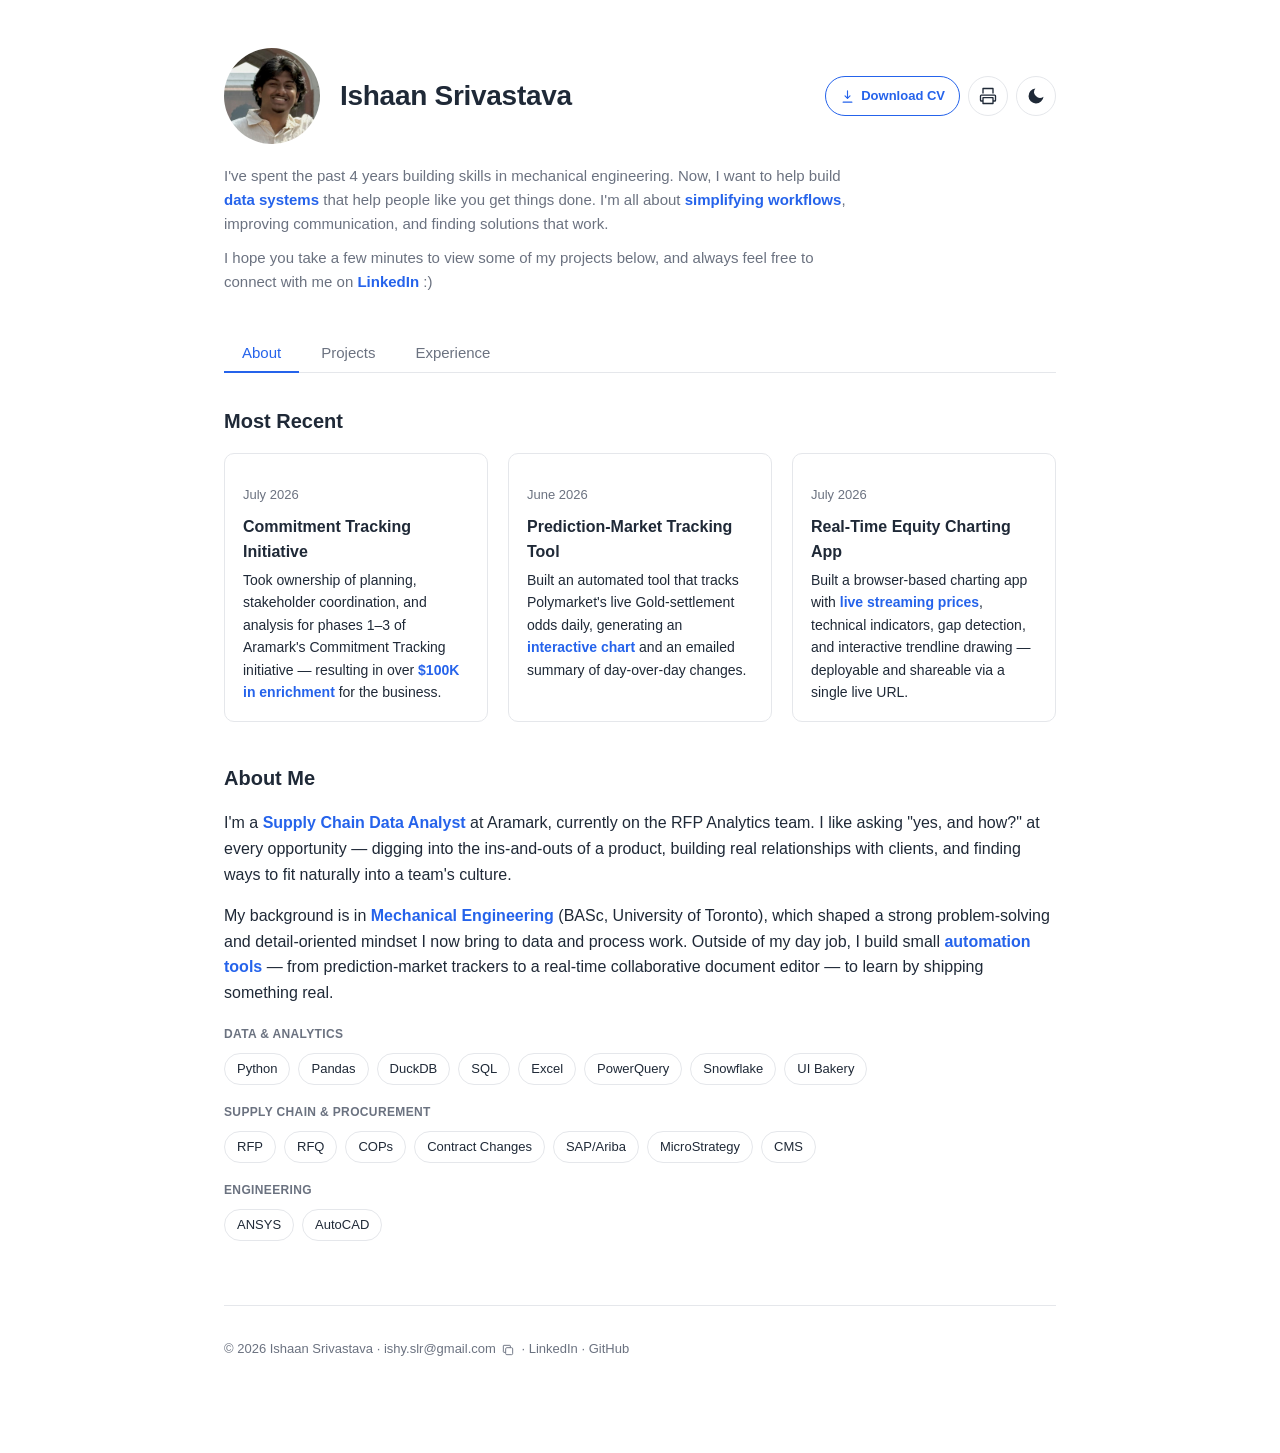
==== index.html @ 0de66b9d "Initial commit: website V7 Two improvements over V6: 1. "Download CV" pill button in the header (all" ====
<!DOCTYPE html>
<html lang="en">
<head>
  <meta charset="UTF-8" />
  <meta name="viewport" content="width=device-width, initial-scale=1.0" />
  <title>Ishaan Srivastava — Portfolio</title>
  <meta name="description" content="Portfolio of Ishaan Srivastava, a Supply Chain Data Analyst at Aramark with a Mechanical Engineering background, building automation tools and AI-assisted side projects." />
  <meta property="og:type" content="website" />
  <meta property="og:title" content="Ishaan Srivastava — Portfolio" />
  <meta property="og:description" content="Portfolio of Ishaan Srivastava, a Supply Chain Data Analyst at Aramark with a Mechanical Engineering background, building automation tools and AI-assisted side projects." />
  <meta property="og:image" content="https://ishaansrivastava1.github.io/website-v7/avatar.jpg" />
  <meta property="og:image:alt" content="Photo of Ishaan Srivastava" />
  <meta name="twitter:card" content="summary_large_image" />
  <meta name="twitter:title" content="Ishaan Srivastava — Portfolio" />
  <meta name="twitter:description" content="Portfolio of Ishaan Srivastava, a Supply Chain Data Analyst at Aramark with a Mechanical Engineering background, building automation tools and AI-assisted side projects." />
  <meta name="twitter:image" content="https://ishaansrivastava1.github.io/website-v7/avatar.jpg" />
  <link rel="icon" type="image/png" href="favicon.png" />
  <link rel="apple-touch-icon" href="favicon.png" />
  <link rel="stylesheet" href="styles.css" />
</head>
<body>
  <div class="page">
    <header class="header">
      <div class="header-top">
        <div class="avatar">
          <img src="avatar.jpg" alt="Photo of Ishaan Srivastava" width="96" height="96" />
        </div>
        <div class="header-text">
          <h1>Ishaan Srivastava</h1>
        </div>
        <div class="header-actions">
          <a
            class="cv-download"
            href="Ishaan-Srivastava-CV.pdf"
            download
            aria-label="Download CV as PDF"
            title="Download CV (PDF)"
          >
            <svg viewBox="0 0 24 24" fill="none" xmlns="http://www.w3.org/2000/svg" aria-hidden="true">
              <path d="M12 3v12m0 0l-4-4m4 4l4-4M5 21h14" stroke="currentColor" stroke-width="1.8" stroke-linecap="round" stroke-linejoin="round" />
            </svg>
            <span class="cv-label">Download CV</span>
          </a>
          <button
            id="print-button"
            class="icon-button"
            type="button"
            aria-label="Print or save as PDF"
            title="Print or save as PDF"
          >
            <svg viewBox="0 0 24 24" fill="none" xmlns="http://www.w3.org/2000/svg" aria-hidden="true">
              <path d="M6 9V3h12v6M6 18H4a1 1 0 0 1-1-1v-5a1 1 0 0 1 1-1h16a1 1 0 0 1 1 1v5a1 1 0 0 1-1 1h-2M6 14h12v7H6z" stroke="currentColor" stroke-width="1.6" stroke-linejoin="round" />
            </svg>
          </button>
          <button
            id="theme-toggle"
            class="icon-button"
            type="button"
            aria-label="Switch to dark mode"
            title="Switch to dark mode"
          >
            <svg class="icon-moon" viewBox="0 0 24 24" fill="none" xmlns="http://www.w3.org/2000/svg" aria-hidden="true">
              <path d="M21 12.79A9 9 0 1 1 11.21 3 7 7 0 0 0 21 12.79z" fill="currentColor" />
            </svg>
            <svg class="icon-sun" viewBox="0 0 24 24" fill="none" xmlns="http://www.w3.org/2000/svg" aria-hidden="true" hidden>
              <circle cx="12" cy="12" r="4" fill="currentColor" />
              <path d="M12 2v2M12 20v2M4 12H2M22 12h-2M5 5l1.5 1.5M17.5 17.5L19 19M5 19l1.5-1.5M17.5 6.5L19 5" stroke="currentColor" stroke-width="2" stroke-linecap="round" />
            </svg>
          </button>
        </div>
      </div>
      <div class="header-bio">
        <p>
          I've spent the past 4 years building skills in mechanical engineering. Now, I want to help
          build <span class="highlight">data systems</span> that help people like you get things done.
          I'm all about <span class="highlight">simplifying workflows</span>, improving communication,
          and finding solutions that work.
        </p>
        <p>
          I hope you take a few minutes to view some of my projects below, and always feel free to
          connect with me on
          <a href="https://www.linkedin.com/in/ishaan-srivastava-78034918b/" target="_blank" rel="noopener noreferrer">LinkedIn</a> :)
        </p>
      </div>
    </header>

    <nav class="tabs" role="tablist">
      <button class="tab-btn active" data-tab="about" role="tab" aria-selected="true">About</button>
      <button class="tab-btn" data-tab="projects" role="tab" aria-selected="false">Projects</button>
      <button class="tab-btn" data-tab="experience" role="tab" aria-selected="false">Experience</button>
    </nav>

    <main class="content">
      <section id="about" class="tab-panel" role="tabpanel">
        <h2>Most Recent</h2>
        <div class="card-grid">
          <article class="card">
            <p class="caption">July 2026</p>
            <h3>Commitment Tracking Initiative</h3>
            <p>Took ownership of planning, stakeholder coordination, and analysis for phases 1–3 of Aramark's Commitment Tracking initiative — resulting in over <span class="highlight">$100K in enrichment</span> for the business.</p>
          </article>
          <article class="card">
            <p class="caption">June 2026</p>
            <h3>Prediction-Market Tracking Tool</h3>
            <p>Built an automated tool that tracks Polymarket's live Gold-settlement odds daily, generating an <span class="highlight">interactive chart</span> and an emailed summary of day-over-day changes.</p>
          </article>
          <article class="card">
            <p class="caption">July 2026</p>
            <h3>Real-Time Equity Charting App</h3>
            <p>Built a browser-based charting app with <span class="highlight">live streaming prices</span>, technical indicators, gap detection, and interactive trendline drawing — deployable and shareable via a single live URL.</p>
          </article>
        </div>

        <h2>About Me</h2>
        <p>
          I'm a <span class="highlight">Supply Chain Data Analyst</span> at Aramark, currently on the RFP
          Analytics team. I like asking "yes, and how?" at every opportunity — digging into the
          ins-and-outs of a product, building real relationships with clients, and finding ways to fit
          naturally into a team's culture.
        </p>
        <p>
          My background is in <span class="highlight">Mechanical Engineering</span> (BASc, University of
          Toronto), which shaped a strong problem-solving and detail-oriented mindset I now bring to data
          and process work. Outside of my day job, I build small <span class="highlight">automation tools</span>
          — from prediction-market trackers to a real-time collaborative document editor — to learn by
          shipping something real.
        </p>
        <div class="skill-groups">
          <div class="skill-group">
            <p class="skill-group-label">Data &amp; Analytics</p>
            <div class="skill-tags">
              <span class="tag">Python</span>
              <span class="tag">Pandas</span>
              <span class="tag">DuckDB</span>
              <span class="tag">SQL</span>
              <span class="tag">Excel</span>
              <span class="tag">PowerQuery</span>
              <span class="tag">Snowflake</span>
              <span class="tag">UI Bakery</span>
            </div>
          </div>
          <div class="skill-group">
            <p class="skill-group-label">Supply Chain &amp; Procurement</p>
            <div class="skill-tags">
              <span class="tag">RFP</span>
              <span class="tag">RFQ</span>
              <span class="tag">COPs</span>
              <span class="tag">Contract Changes</span>
              <span class="tag">SAP/Ariba</span>
              <span class="tag">MicroStrategy</span>
              <span class="tag">CMS</span>
            </div>
          </div>
          <div class="skill-group">
            <p class="skill-group-label">Engineering</p>
            <div class="skill-tags">
              <span class="tag">ANSYS</span>
              <span class="tag">AutoCAD</span>
            </div>
          </div>
        </div>
      </section>

      <section id="projects" class="tab-panel" role="tabpanel" hidden>
        <h2>Personal Projects</h2>
        <div class="card-grid">
          <a class="card" href="project-equity-charts.html">
            <h3>Real-Time Equity Charting App</h3>
            <p class="caption">Python · FastAPI · WebSockets · Alpaca API · TradingView Lightweight Charts · Render</p>
            <p>A browser-based mini trading terminal: searchable tickers, <span class="highlight">live streaming prices</span>, candlestick charts with gap detection, EMA/SMA/Bollinger/RSI/MACD indicators, and interactive trendline drawing.</p>
          </a>
          <a class="card" href="project-gold-odds.html">
            <h3>Automated Prediction-Market Tracking</h3>
            <p class="caption">Python · REST APIs · Matplotlib · Plotly · SMTP · Cron · Bash</p>
            <p>Built a tool that checks Polymarket's odds on June Gold prices daily, tracks how odds shift over time, and emails a summary highlighting the <span class="highlight">biggest changes</span> — plus an interactive, zoomable chart.</p>
          </a>
          <a class="card" href="project-mu-ema.html">
            <h3>Automated Technical-Analysis Reporting Tool</h3>
            <p class="caption">Python · Time-Series Analysis · Matplotlib · Plotly · REST APIs · SMTP · Cron</p>
            <p>Pulls a year of $MU price history, calculates <span class="highlight">9/21/48-day EMAs</span>, flags crossovers, and emails a daily chart and summary after market close.</p>
          </a>
          <a class="card" href="project-google-docs.html">
            <h3>Local Google Docs Clone</h3>
            <p class="caption">Next.js 16 · TypeScript · Convex · TipTap/ProseMirror · Tailwind · shadcn/ui</p>
            <p>A fully working, <span class="highlight">real-time collaborative</span> document editor — live cursors, avatars, and custom text-size/indentation controls — built to test how far AI-assisted development can go.</p>
          </a>
        </div>

        <h2>Academic Projects</h2>
        <div class="card-grid">
          <a class="card" href="project-solar-pv.html">
            <h3>4th-Year Capstone — Solar PV Panel Sourcing</h3>
            <p class="caption">BOMs · RFIs · ANSYS Simulation · QA/QC</p>
            <p>Developed BOMs and RFIs for solar thermal collectors and PV panels in San Vicente, Mexico, and optimized heat transfer via ANSYS simulation for a <span class="highlight">20% cost decrease</span>.</p>
          </a>
          <a class="card" href="project-product-design.html">
            <h3>Product Design — MIE540 Design Project</h3>
            <p class="caption">PFD · FMEA · Taguchi Methods · AutoCAD</p>
            <p>Built a business case for a ping-pong launcher, including a <span class="highlight">Failure Mode Effect Analysis</span>, Taguchi L9 noise experiments, and a 3D-printed working prototype.</p>
          </a>
          <a class="card" href="project-lca.html">
            <h3>Life Cycle Assessment — MIE315 Consulting Project</h3>
            <p class="caption">ISO 14040/44 · Financial Feasibility · NPV Analysis</p>
            <p>Conducted a full <span class="highlight">Life Cycle Assessment</span> comparing LED vs. CFL bulbs, paired with a financial feasibility analysis (NPV, payback period) and a professional technical report.</p>
          </a>
        </div>
      </section>

      <section id="experience" class="tab-panel" role="tabpanel" hidden>
        <h2>Education</h2>
        <div class="timeline">
          <div class="timeline-item">
            <h3>BASc Mechanical Engineering <span class="caption">— University of Toronto, Sept 2019 – Apr 2025</span></h3>
            <ul class="bullet-list">
              <li>4th-Year GPA: <span class="highlight">3.38 / 4.00</span></li>
              <li>Professional Experience Year &amp; Minor in Engineering Business</li>
            </ul>
          </div>
        </div>

        <h2>Skills</h2>
        <div class="skill-groups">
          <div class="skill-group">
            <p class="skill-group-label">Data &amp; Analytics</p>
            <div class="skill-tags">
              <span class="tag">Python</span>
              <span class="tag">Pandas</span>
              <span class="tag">DuckDB</span>
              <span class="tag">SQL</span>
              <span class="tag">Excel</span>
              <span class="tag">PowerQuery</span>
              <span class="tag">Snowflake</span>
              <span class="tag">UI Bakery</span>
            </div>
          </div>
          <div class="skill-group">
            <p class="skill-group-label">Supply Chain &amp; Procurement</p>
            <div class="skill-tags">
              <span class="tag">RFP</span>
              <span class="tag">RFQ</span>
              <span class="tag">COPs</span>
              <span class="tag">Contract Changes</span>
              <span class="tag">SAP/Ariba</span>
              <span class="tag">MicroStrategy</span>
              <span class="tag">CMS</span>
            </div>
          </div>
          <div class="skill-group">
            <p class="skill-group-label">Engineering</p>
            <div class="skill-tags">
              <span class="tag">ANSYS</span>
              <span class="tag">AutoCAD</span>
            </div>
          </div>
        </div>

        <h2>Work Experience</h2>
        <div class="timeline">
          <div class="timeline-item">
            <h3>Supply Chain Data Analyst — RFP Analytics Team <span class="caption">— Aramark Canada, Mississauga, ON · Sept 2025 – Present</span></h3>
            <ul class="bullet-list">
              <li>Pulled, cleaned, and analyzed large datasets (<span class="highlight">400k+ rows</span>) daily using Excel, SQL, and Python; managed and updated central databases in Snowflake and UI Bakery.</li>
              <li>Helped improve average response time from <span class="highlight">5 days to 3 days</span> with our primary Healthcare partner through research, monthly update reports, and proactive communication of ad hoc product updates.</li>
              <li>Reduced time to completion of two major yearly projects from <span class="highlight">1.5 months to 3 weeks</span> by organizing work into sections, clarifying requirements with management, and automating with Python + Excel.</li>
              <li>Took ownership of the Commitment Tracking initiative — planning timelines, organizing stakeholder meetings, and conducting analysis for phases 1–3 — resulting in over <span class="highlight">$100K in enrichment</span> for the business.</li>
              <li>Continuously collaborate with procurement, finance, legal, and other cross-functional teams to gather feedback and improve data needs.</li>
            </ul>
          </div>
          <div class="timeline-item">
            <h3>Procurement &amp; Category Management Co-op — Construction Projects <span class="caption">— Toronto Transit Commission (TTC), Toronto, ON · May 2023 – Aug 2024</span></h3>
            <ul class="bullet-list">
              <li>Managed 10 post-award contracts for planning, design, construction, and administration of infrastructure projects totaling over <span class="highlight">$10M</span>.</li>
              <li>Created, issued, and revised CCs, CDs, RFQs, and COPs using MicroStrategy, SAP/Ariba, and CMS software, maintaining a <span class="highlight">90% compliance rate</span>.</li>
              <li>Coordinated with estimating, scheduling, and cost management teams to prepare 118 project estimates, reducing payments by an <span class="highlight">average of 20%</span>.</li>
              <li>Prepared presentations for management and clients, proactively keeping stakeholders updated.</li>
              <li>Built personal task-tracker spreadsheets to apply continuous improvement principles, tracking and resolving discrepancies incrementally.</li>
            </ul>
          </div>
        </div>

        <h2>Awards &amp; Achievements</h2>
        <ul class="bullet-list">
          <li>Bonuses for completing the Commitment Tracking and 2026 RFP Scoring projects at Aramark ahead of schedule.</li>
          <li>Selected as <span class="highlight">1 of 20 people</span> for Aramark's AI Builders initiative.</li>
          <li>UofT Lassonde Entrance Scholarship.</li>
        </ul>
      </section>
    </main>

    <footer class="footer">
      <p>
        © 2026 Ishaan Srivastava ·
        <span class="contact-email">
          <a href="mailto:ishy.slr@gmail.com">ishy.slr@gmail.com</a>
          <button
            type="button"
            class="copy-email-btn"
            data-email="ishy.slr@gmail.com"
            aria-label="Copy email address"
            title="Copy email address"
          >
            <svg class="icon-copy" viewBox="0 0 24 24" fill="none" xmlns="http://www.w3.org/2000/svg" aria-hidden="true">
              <rect x="8" y="8" width="12" height="12" rx="2" stroke="currentColor" stroke-width="1.6" />
              <path d="M16 8V5a1 1 0 0 0-1-1H5a1 1 0 0 0-1 1v10a1 1 0 0 0 1 1h3" stroke="currentColor" stroke-width="1.6" />
            </svg>
            <svg class="icon-check" viewBox="0 0 24 24" fill="none" xmlns="http://www.w3.org/2000/svg" aria-hidden="true" hidden>
              <path d="M5 13l4 4L19 7" stroke="currentColor" stroke-width="2" stroke-linecap="round" stroke-linejoin="round" />
            </svg>
          </button>
          <span class="copy-feedback" role="status" aria-live="polite"></span>
        </span>
        · <a href="https://www.linkedin.com/in/ishaan-srivastava-78034918b/" target="_blank" rel="noopener noreferrer">LinkedIn</a> · <a href="https://github.com/IshaanSrivastava1" target="_blank" rel="noopener noreferrer">GitHub</a>
      </p>
    </footer>
  </div>

  <button
    id="back-to-top"
    class="back-to-top"
    type="button"
    aria-label="Back to top"
    title="Back to top"
  >
    <svg viewBox="0 0 24 24" fill="none" xmlns="http://www.w3.org/2000/svg" aria-hidden="true">
      <path d="M12 19V5M5 12l7-7 7 7" stroke="currentColor" stroke-width="2" stroke-linecap="round" stroke-linejoin="round" />
    </svg>
  </button>

  <script src="script.js"></script>
</body>
</html>
---- styles.css ----
:root {
  --avatar-size: 96px;
  --accent: #2563eb;
  --text: #1f2937;
  --muted: #6b7280;
  --border: #e5e7eb;
  --bg: #ffffff;
  color-scheme: light;
}

[data-theme="dark"] {
  --accent: #60a5fa;
  --text: #f3f4f6;
  --muted: #9ca3af;
  --border: #374151;
  --bg: #111827;
  color-scheme: dark;
}

* {
  box-sizing: border-box;
}

body {
  margin: 0;
  font-family: -apple-system, BlinkMacSystemFont, "Segoe UI", Roboto, Helvetica, Arial, sans-serif;
  color: var(--text);
  background: var(--bg);
  line-height: 1.6;
  transition: color 0.2s ease, background-color 0.2s ease;
}

.page {
  max-width: 880px;
  margin: 0 auto;
  padding: 48px 24px 80px;
}

.header {
  display: flex;
  flex-direction: column;
  gap: 20px;
  margin-bottom: 40px;
}

.header-top {
  display: flex;
  align-items: center;
  gap: 20px;
}

.avatar {
  width: var(--avatar-size);
  height: var(--avatar-size);
  border-radius: 50%;
  overflow: hidden;
  flex-shrink: 0;
}

.avatar img {
  width: 100%;
  height: 100%;
  object-fit: cover;
  display: block;
}

.header-text {
  height: var(--avatar-size);
  display: flex;
  flex-direction: column;
  justify-content: center;
  gap: 4px;
}

.header-text h1 {
  margin: 0;
  font-size: 28px;
  font-weight: 700;
  letter-spacing: -0.01em;
}

.header-bio {
  color: var(--muted);
  font-size: 15px;
  display: flex;
  flex-direction: column;
  gap: 10px;
  max-width: 640px;
}

.header-bio p {
  margin: 0;
}

.header-bio a {
  color: var(--accent);
  font-weight: 600;
  text-decoration: none;
}

.header-bio a:hover {
  text-decoration: underline;
}

.highlight {
  color: var(--accent);
  font-weight: 600;
}

.header-actions {
  display: flex;
  gap: 8px;
  flex-shrink: 0;
  margin-left: auto;
}

.icon-button {
  appearance: none;
  background: none;
  border: 1px solid var(--border);
  border-radius: 50%;
  width: 40px;
  height: 40px;
  display: flex;
  align-items: center;
  justify-content: center;
  color: var(--text);
  cursor: pointer;
  flex-shrink: 0;
  transition: background-color 0.15s, border-color 0.2s, color 0.2s;
}

.icon-button:hover {
  background: var(--border);
}

.icon-button svg {
  width: 20px;
  height: 20px;
}

.icon-button svg[hidden] {
  display: none;
}

.tabs {
  display: flex;
  gap: 4px;
  border-bottom: 1px solid var(--border);
  margin-bottom: 32px;
  transition: border-color 0.2s ease;
}

.tab-btn {
  appearance: none;
  background: none;
  border: none;
  cursor: pointer;
  padding: 10px 18px;
  font-size: 15px;
  font-weight: 500;
  color: var(--muted);
  border-bottom: 2px solid transparent;
  margin-bottom: -1px;
  transition: color 0.15s, border-color 0.15s;
}

.tab-btn:hover {
  color: var(--text);
}

.tab-btn.active {
  color: var(--accent);
  border-bottom-color: var(--accent);
}

.tab-btn:focus-visible {
  outline: 2px solid var(--accent);
  outline-offset: 2px;
  border-radius: 4px;
}

.tab-panel h2 {
  font-size: 20px;
  margin: 0 0 16px;
}

.tab-panel h2:not(:first-of-type) {
  margin-top: 40px;
}

.caption {
  color: var(--muted);
  font-size: 13px;
  font-weight: 400;
}

.skill-groups {
  display: flex;
  flex-direction: column;
  gap: 18px;
  margin-top: 20px;
}

.skill-group-label {
  margin: 0 0 8px;
  font-size: 12px;
  font-weight: 600;
  letter-spacing: 0.03em;
  text-transform: uppercase;
  color: var(--muted);
}

.skill-tags {
  display: flex;
  flex-wrap: wrap;
  gap: 8px;
}

.tag {
  display: inline-block;
  padding: 5px 12px;
  border: 1px solid var(--border);
  border-radius: 999px;
  font-size: 13px;
  color: var(--text);
  transition: border-color 0.2s ease, color 0.2s ease, background-color 0.2s ease;
}

.card-grid {
  display: grid;
  grid-template-columns: repeat(auto-fit, minmax(220px, 1fr));
  gap: 20px;
}

.card {
  border: 1px solid var(--border);
  border-radius: 10px;
  padding: 18px;
  text-decoration: none;
  color: inherit;
  display: block;
  transition: transform 0.2s ease, box-shadow 0.2s ease, background-color 0.2s ease, border-color 0.2s ease;
}

.card:hover {
  transform: translateY(-4px);
  box-shadow: 0 8px 20px rgba(0, 0, 0, 0.08);
  border-color: var(--accent);
}

.card h3 {
  margin: 0 0 4px;
  font-size: 16px;
}

.card .caption {
  display: block;
  margin-bottom: 8px;
}

.card p:not(.caption) {
  margin: 0;
  font-size: 14px;
}

.timeline {
  display: flex;
  flex-direction: column;
  gap: 20px;
}

.timeline-item h3 {
  margin: 0 0 4px;
  font-size: 16px;
  font-weight: 600;
}

.timeline-item p {
  margin: 0;
  font-size: 14px;
}

.bullet-list {
  margin: 8px 0 0;
  padding-left: 20px;
  display: flex;
  flex-direction: column;
  gap: 6px;
}

.bullet-list li {
  font-size: 14px;
}

.footer {
  margin-top: 64px;
  padding-top: 20px;
  border-top: 1px solid var(--border);
  font-size: 13px;
  color: var(--muted);
  transition: border-color 0.2s ease, color 0.2s ease;
}

.footer a {
  color: var(--muted);
  text-decoration: none;
}

.footer a:hover {
  color: var(--accent);
}

.contact-email {
  position: relative;
  display: inline-flex;
  align-items: center;
  gap: 2px;
}

.copy-email-btn {
  appearance: none;
  background: none;
  border: none;
  border-radius: 4px;
  padding: 3px;
  display: inline-flex;
  align-items: center;
  justify-content: center;
  color: var(--muted);
  cursor: pointer;
  transition: color 0.15s, background-color 0.15s;
}

.copy-email-btn:hover,
.copy-email-btn:focus-visible {
  color: var(--accent);
  background: var(--border);
}

.copy-email-btn:focus-visible {
  outline: 2px solid var(--accent);
  outline-offset: 1px;
}

.copy-email-btn svg {
  width: 14px;
  height: 14px;
}

.copy-email-btn svg[hidden] {
  display: none;
}

.live-link {
  display: inline-flex;
  align-items: center;
  gap: 6px;
  margin-top: 12px;
  padding: 9px 16px;
  border: 1px solid var(--accent);
  border-radius: 8px;
  color: var(--accent);
  font-weight: 600;
  text-decoration: none;
  transition: background-color 0.15s, color 0.15s;
}

.live-link:hover,
.live-link:focus-visible {
  background: var(--accent);
  color: #fff;
}

.live-link:focus-visible {
  outline: 2px solid var(--accent);
  outline-offset: 2px;
}

.cv-download {
  display: inline-flex;
  align-items: center;
  gap: 6px;
  height: 40px;
  padding: 0 14px;
  border: 1px solid var(--accent);
  border-radius: 999px;
  color: var(--accent);
  font-size: 13px;
  font-weight: 600;
  text-decoration: none;
  white-space: nowrap;
  cursor: pointer;
  transition: background-color 0.15s, color 0.15s;
}

.cv-download:hover,
.cv-download:focus-visible {
  background: var(--accent);
  color: #fff;
}

.cv-download:focus-visible {
  outline: 2px solid var(--accent);
  outline-offset: 2px;
}

.cv-download svg {
  width: 15px;
  height: 15px;
  flex-shrink: 0;
}

.copy-feedback {
  position: absolute;
  top: -26px;
  left: 50%;
  transform: translateX(-50%) translateY(4px);
  background: var(--text);
  color: var(--bg);
  font-size: 11px;
  font-weight: 600;
  padding: 3px 8px;
  border-radius: 6px;
  white-space: nowrap;
  opacity: 0;
  pointer-events: none;
  transition: opacity 0.15s ease, transform 0.15s ease;
}

.copy-feedback.visible {
  opacity: 1;
  transform: translateX(-50%) translateY(0);
}

.back-to-top {
  position: fixed;
  bottom: 24px;
  right: 24px;
  width: 44px;
  height: 44px;
  border-radius: 50%;
  border: 1px solid var(--border);
  background: var(--bg);
  color: var(--text);
  display: flex;
  align-items: center;
  justify-content: center;
  cursor: pointer;
  box-shadow: 0 4px 12px rgba(0, 0, 0, 0.16);
  opacity: 0;
  transform: translateY(8px);
  pointer-events: none;
  transition: opacity 0.2s ease, transform 0.2s ease, background-color 0.2s ease, border-color 0.2s ease, color 0.2s ease;
}

.back-to-top.visible {
  opacity: 1;
  transform: translateY(0);
  pointer-events: auto;
}

.back-to-top:hover {
  background: var(--border);
}

.back-to-top:focus-visible {
  outline: 2px solid var(--accent);
  outline-offset: 2px;
}

.back-to-top svg {
  width: 20px;
  height: 20px;
}

.back-link {
  display: inline-flex;
  align-items: center;
  gap: 6px;
  color: var(--muted);
  text-decoration: none;
  font-size: 14px;
  margin-bottom: 32px;
  transition: color 0.15s;
}

.back-link:hover {
  color: var(--accent);
}

.project-hero {
  margin-bottom: 40px;
}

.project-hero h1 {
  font-size: 28px;
  font-weight: 700;
  letter-spacing: -0.01em;
  margin: 0 0 8px;
}

.project-section {
  margin-bottom: 32px;
}

.project-section h2 {
  font-size: 18px;
  font-weight: 600;
  margin: 0 0 12px;
  color: var(--text);
}

.project-section p {
  font-size: 15px;
  line-height: 1.7;
  margin: 0 0 8px;
}

@media (max-width: 480px) {
  .header {
    gap: 14px;
  }

  .header-top {
    gap: 14px 12px;
    flex-wrap: wrap;
  }

  .header-text h1 {
    font-size: 22px;
  }
}

@media print {
  :root,
  [data-theme="dark"] {
    --accent: #2563eb;
    --text: #1f2937;
    --muted: #6b7280;
    --border: #e5e7eb;
    --bg: #ffffff;
  }

  .header-actions,
  .tabs,
  .back-to-top,
  .copy-email-btn,
  .back-link {
    display: none;
  }

  .page {
    max-width: none;
    padding: 0;
  }

  .tab-panel[hidden] {
    display: block;
  }

  .tab-panel {
    margin-bottom: 32px;
    page-break-inside: avoid;
  }

  .card:hover {
    transform: none;
    box-shadow: none;
  }
}
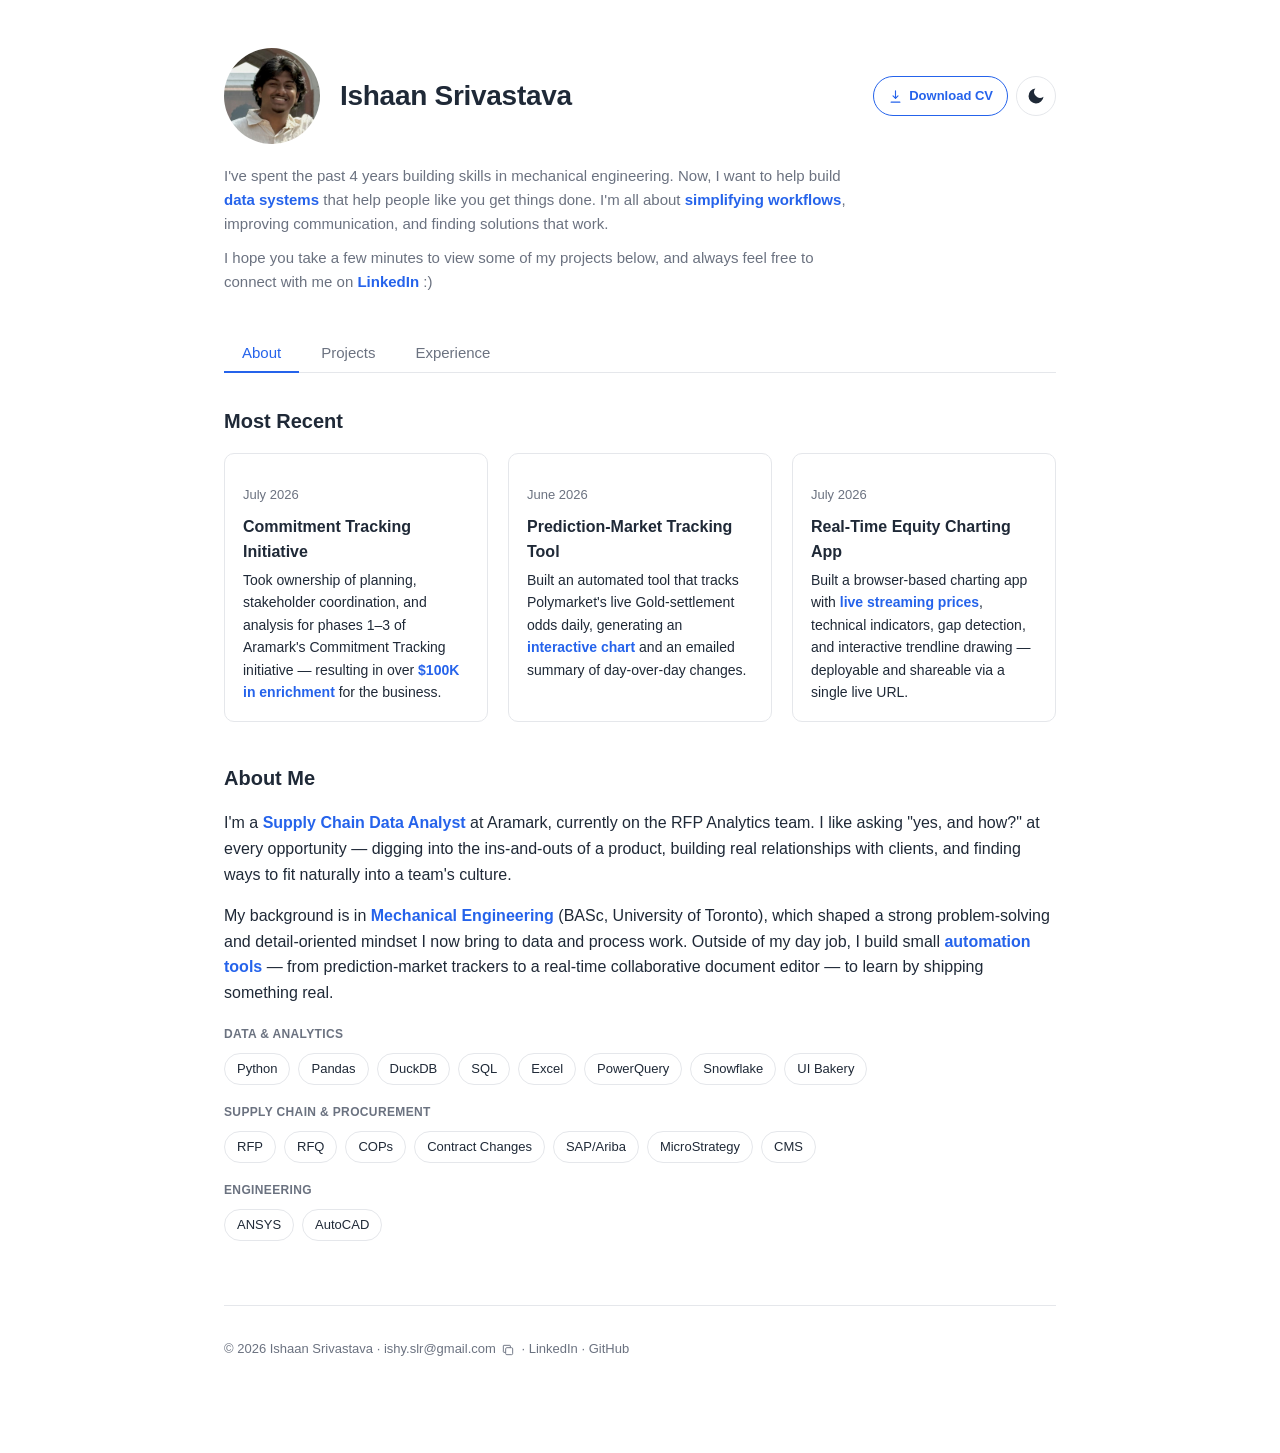
==== commit 723e305c: "Three tweaks: revert Experience skills, drop print button, link Most Recent cards - Experience-tab S" ====
--- a/index.html
+++ b/index.html
@@ -42,17 +42,6 @@
             <span class="cv-label">Download CV</span>
           </a>
           <button
-            id="print-button"
-            class="icon-button"
-            type="button"
-            aria-label="Print or save as PDF"
-            title="Print or save as PDF"
-          >
-            <svg viewBox="0 0 24 24" fill="none" xmlns="http://www.w3.org/2000/svg" aria-hidden="true">
-              <path d="M6 9V3h12v6M6 18H4a1 1 0 0 1-1-1v-5a1 1 0 0 1 1-1h16a1 1 0 0 1 1 1v5a1 1 0 0 1-1 1h-2M6 14h12v7H6z" stroke="currentColor" stroke-width="1.6" stroke-linejoin="round" />
-            </svg>
-          </button>
-          <button
             id="theme-toggle"
             class="icon-button"
             type="button"
@@ -94,21 +83,21 @@
       <section id="about" class="tab-panel" role="tabpanel">
         <h2>Most Recent</h2>
         <div class="card-grid">
-          <article class="card">
+          <a class="card" href="#experience">
             <p class="caption">July 2026</p>
             <h3>Commitment Tracking Initiative</h3>
             <p>Took ownership of planning, stakeholder coordination, and analysis for phases 1–3 of Aramark's Commitment Tracking initiative — resulting in over <span class="highlight">$100K in enrichment</span> for the business.</p>
-          </article>
-          <article class="card">
+          </a>
+          <a class="card" href="project-gold-odds.html">
             <p class="caption">June 2026</p>
             <h3>Prediction-Market Tracking Tool</h3>
             <p>Built an automated tool that tracks Polymarket's live Gold-settlement odds daily, generating an <span class="highlight">interactive chart</span> and an emailed summary of day-over-day changes.</p>
-          </article>
-          <article class="card">
+          </a>
+          <a class="card" href="project-equity-charts.html">
             <p class="caption">July 2026</p>
             <h3>Real-Time Equity Charting App</h3>
             <p>Built a browser-based charting app with <span class="highlight">live streaming prices</span>, technical indicators, gap detection, and interactive trendline drawing — deployable and shareable via a single live URL.</p>
-          </article>
+          </a>
         </div>
 
         <h2>About Me</h2>
@@ -219,40 +208,12 @@
         </div>
 
         <h2>Skills</h2>
-        <div class="skill-groups">
-          <div class="skill-group">
-            <p class="skill-group-label">Data &amp; Analytics</p>
-            <div class="skill-tags">
-              <span class="tag">Python</span>
-              <span class="tag">Pandas</span>
-              <span class="tag">DuckDB</span>
-              <span class="tag">SQL</span>
-              <span class="tag">Excel</span>
-              <span class="tag">PowerQuery</span>
-              <span class="tag">Snowflake</span>
-              <span class="tag">UI Bakery</span>
-            </div>
-          </div>
-          <div class="skill-group">
-            <p class="skill-group-label">Supply Chain &amp; Procurement</p>
-            <div class="skill-tags">
-              <span class="tag">RFP</span>
-              <span class="tag">RFQ</span>
-              <span class="tag">COPs</span>
-              <span class="tag">Contract Changes</span>
-              <span class="tag">SAP/Ariba</span>
-              <span class="tag">MicroStrategy</span>
-              <span class="tag">CMS</span>
-            </div>
-          </div>
-          <div class="skill-group">
-            <p class="skill-group-label">Engineering</p>
-            <div class="skill-tags">
-              <span class="tag">ANSYS</span>
-              <span class="tag">AutoCAD</span>
-            </div>
-          </div>
-        </div>
+        <ul class="skill-list">
+          <li><span class="highlight">Excel</span> <span class="caption">PowerQuery, what-if analysis, lookups, dynamic filtering</span></li>
+          <li><span class="highlight">SQL</span> <span class="caption">DQL &amp; DML</span></li>
+          <li><span class="highlight">Python</span> <span class="caption">Pandas &amp; DuckDB</span></li>
+          <li><span class="highlight">Supply Chain Processes</span> <span class="caption">RFP, RFQ, contract changes, COPs</span></li>
+        </ul>
 
         <h2>Work Experience</h2>
         <div class="timeline">
--- a/styles.css
+++ b/styles.css
@@ -193,6 +193,21 @@
   color: var(--muted);
   font-size: 13px;
   font-weight: 400;
+}
+
+.skill-list {
+  list-style: none;
+  padding: 0;
+  margin: 20px 0 0;
+  display: flex;
+  flex-direction: column;
+  gap: 6px;
+}
+
+.skill-list li {
+  display: flex;
+  gap: 8px;
+  align-items: baseline;
 }
 
 .skill-groups {
